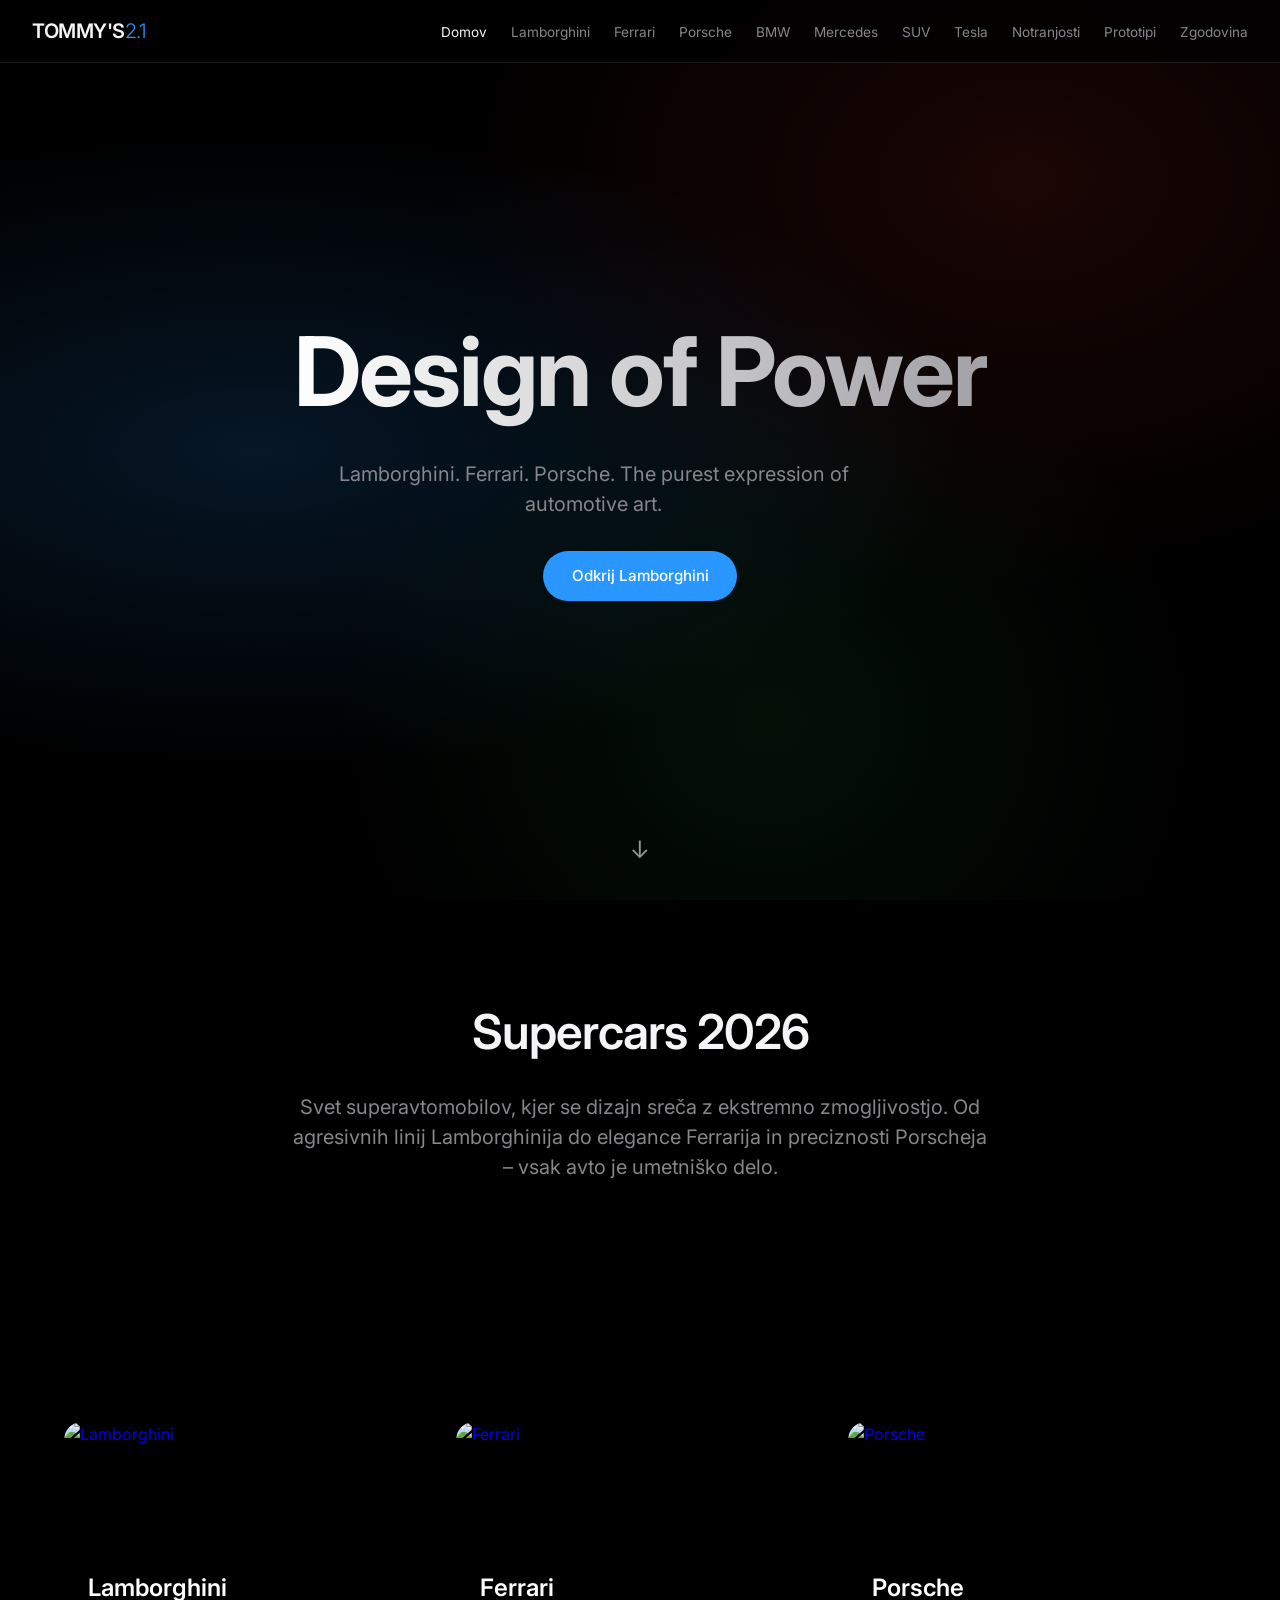
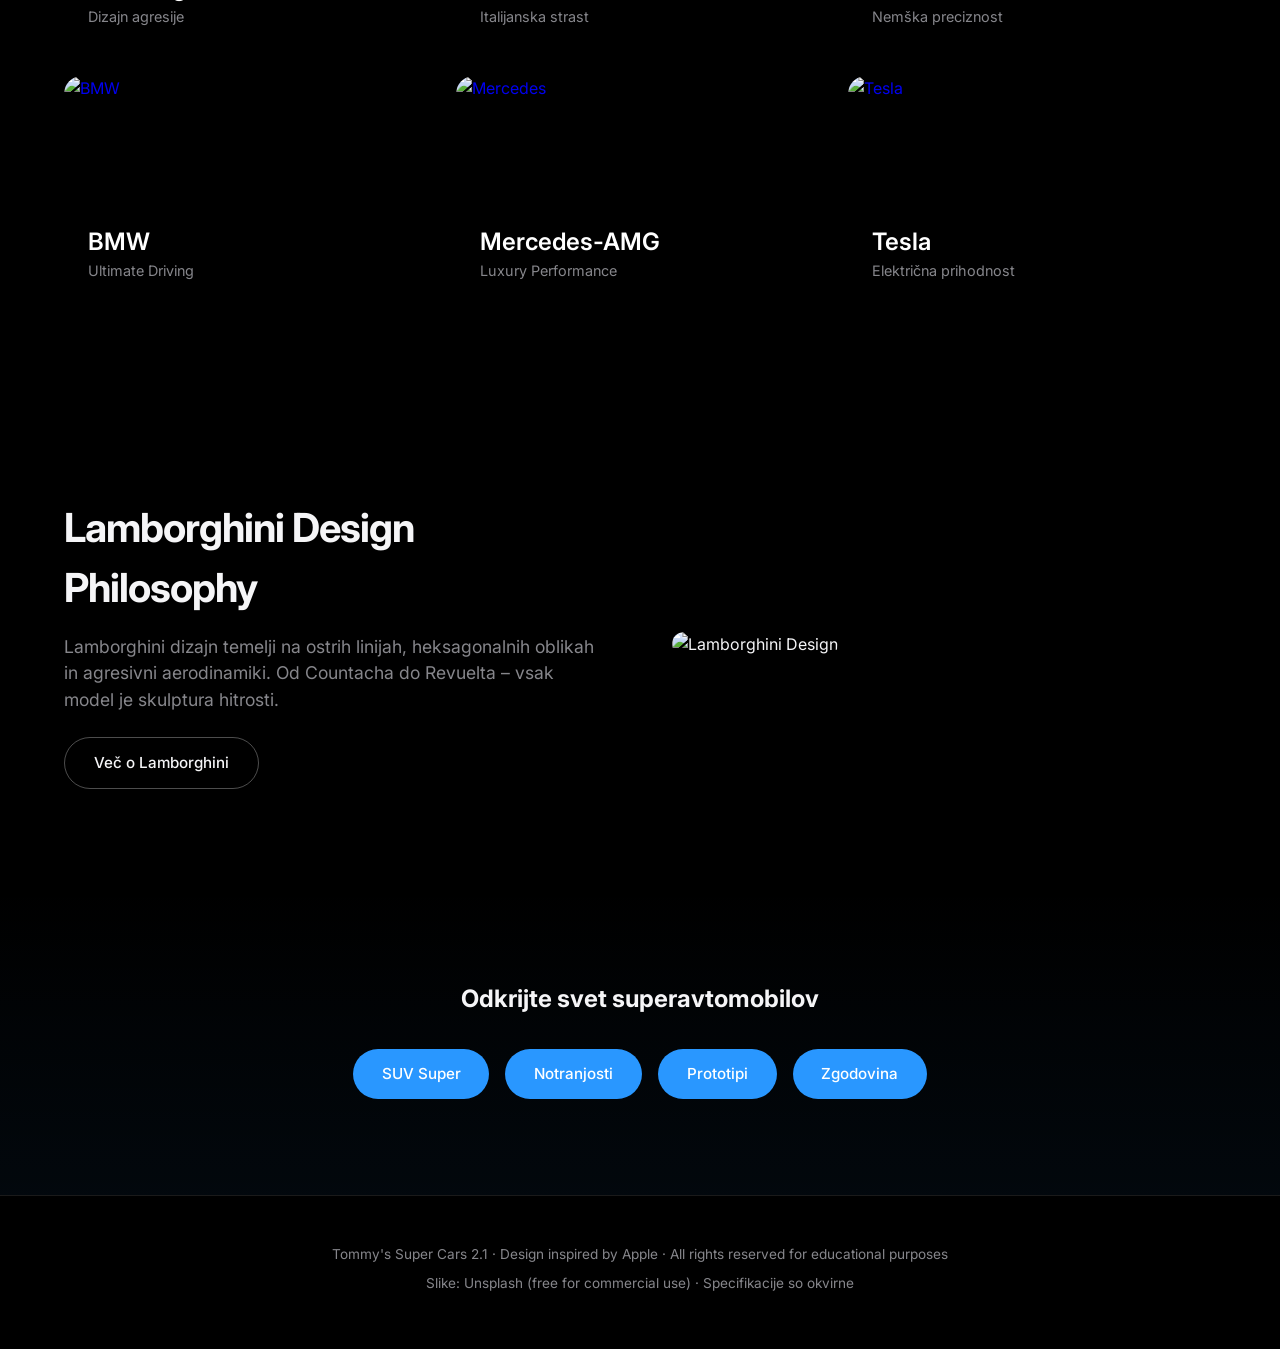
==== index.html @ f0c80619 "Add index.html homepage - Tommy's Super Cars 2.1" ====
<!DOCTYPE html>
<html lang="sl">
<head>
  <meta charset="UTF-8">
  <meta name="viewport" content="width=device-width, initial-scale=1.0">
  <title>Tommy's Super Cars 2.1 | Lamborghini Design & Luxury Performance</title>
  <link rel="stylesheet" href="styles.css">
  <link href="https://fonts.googleapis.com/css2?family=Inter:wght@300;400;500;600;700&display=swap" rel="stylesheet">
</head>
<body>
  <div class="animated-bg"></div>
  
  <nav class="navbar">
    <a href="index.html" class="logo">TOMMY'S<span>2.1</span></a>
    <ul class="nav-links">
      <li><a href="index.html" class="active">Domov</a></li>
      <li><a href="lamborghini.html">Lamborghini</a></li>
      <li><a href="ferrari.html">Ferrari</a></li>
      <li><a href="porsche.html">Porsche</a></li>
      <li><a href="bmw.html">BMW</a></li>
      <li><a href="mercedes.html">Mercedes</a></li>
      <li><a href="suv.html">SUV</a></li>
      <li><a href="tesla.html">Tesla</a></li>
      <li><a href="interiors.html">Notranjosti</a></li>
      <li><a href="prototypes.html">Prototipi</a></li>
      <li><a href="history.html">Zgodovina</a></li>
    </ul>
    <button class="menu-toggle" aria-label="Menu">☰</button>
  </nav>

  <header class="hero">
    <div class="hero-content">
      <h1 class="fade-in">Design of Power</h1>
      <p class="fade-in delay-1">Lamborghini. Ferrari. Porsche. The purest expression of automotive art.</p>
      <a href="lamborghini.html" class="btn fade-in delay-2">Odkrij Lamborghini</a>
    </div>
    <div class="scroll-indicator">↓</div>
  </header>

  <section class="section intro">
    <div class="container">
      <h2 class="section-title">Supercars 2026</h2>
      <p class="lead">Svet superavtomobilov, kjer se dizajn sreča z ekstremno zmogljivostjo. Od agresivnih linij Lamborghinija do elegancе Ferrarija in preciznosti Porscheja – vsak avto je umetniško delo.</p>
    </div>
  </section>

  <section class="section brands">
    <div class="container">
      <div class="brand-grid">
        <a href="lamborghini.html" class="brand-card">
          <img src="https://images.unsplash.com/photo-1544636331-e26879cd4d9b?w=800&q=80" alt="Lamborghini">
          <div class="overlay"><h3>Lamborghini</h3><p>Dizajn agresije</p></div>
        </a>
        <a href="ferrari.html" class="brand-card">
          <img src="https://images.unsplash.com/photo-1583121274602-3e282f38bc1f?w=800&q=80" alt="Ferrari">
          <div class="overlay"><h3>Ferrari</h3><p>Italijanska strast</p></div>
        </a>
        <a href="porsche.html" class="brand-card">
          <img src="https://images.unsplash.com/photo-1503376780353-7e6692767b70?w=800&q=80" alt="Porsche">
          <div class="overlay"><h3>Porsche</h3><p>Nemška preciznost</p></div>
        </a>
        <a href="bmw.html" class="brand-card">
          <img src="https://images.unsplash.com/photo-1555215695-3004980ad54e?w=800&q=80" alt="BMW">
          <div class="overlay"><h3>BMW</h3><p>Ultimate Driving</p></div>
        </a>
        <a href="mercedes.html" class="brand-card">
          <img src="https://images.unsplash.com/photo-1618843479313-40f8afb4b4d8?w=800&q=80" alt="Mercedes">
          <div class="overlay"><h3>Mercedes-AMG</h3><p>Luxury Performance</p></div>
        </a>
        <a href="tesla.html" class="brand-card">
          <img src="https://images.unsplash.com/photo-1560958089-b8a1929cea89?w=800&q=80" alt="Tesla">
          <div class="overlay"><h3>Tesla</h3><p>Električna prihodnost</p></div>
        </a>
      </div>
    </div>
  </section>

  <section class="section feature">
    <div class="container split">
      <div class="text">
        <h2>Lamborghini Design Philosophy</h2>
        <p>Lamborghini dizajn temelji na ostrih linijah, heksagonalnih oblikah in agresivni aerodinamiki. Od Countacha do Revuelta – vsak model je skulptura hitrosti.</p>
        <a href="lamborghini.html" class="btn-outline">Več o Lamborghini</a>
      </div>
      <div class="image">
        <img src="https://images.unsplash.com/photo-1603386329225-868fa25b05f2?w=900&q=80" alt="Lamborghini Design">
      </div>
    </div>
  </section>

  <section class="section cta">
    <div class="container">
      <h2>Odkrijte svet superavtomobilov</h2>
      <div class="cta-links">
        <a href="suv.html" class="btn">SUV Super</a>
        <a href="interiors.html" class="btn">Notranjosti</a>
        <a href="prototypes.html" class="btn">Prototipi</a>
        <a href="history.html" class="btn">Zgodovina</a>
      </div>
    </div>
  </section>

  <footer>
    <div class="container">
      <p>Tommy's Super Cars 2.1 · Design inspired by Apple · All rights reserved for educational purposes</p>
      <p>Slike: Unsplash (free for commercial use) · Specifikacije so okvirne</p>
    </div>
  </footer>

  <script src="script.js"></script>
</body>
</html>
---- styles.css ----
:root {
  --bg: #000;
  --text: #f5f5f7;
  --accent: #2997ff;
  --card-bg: #1d1d1f;
  --gray: #86868b;
  --transition: all 0.6s cubic-bezier(0.25, 0.1, 0.25, 1);
}

* {
  margin: 0;
  padding: 0;
  box-sizing: border-box;
}

html {
  scroll-behavior: smooth;
}

body {
  font-family: 'Inter', -apple-system, BlinkMacSystemFont, sans-serif;
  background: var(--bg);
  color: var(--text);
  line-height: 1.5;
  overflow-x: hidden;
}

/* Animated Background */
.animated-bg {
  position: fixed;
  top: 0;
  left: 0;
  width: 100%;
  height: 100%;
  z-index: -1;
  background: radial-gradient(ellipse at 20% 50%, rgba(41, 151, 255, 0.15) 0%, transparent 50%),
              radial-gradient(ellipse at 80% 20%, rgba(255, 59, 48, 0.1) 0%, transparent 40%),
              radial-gradient(ellipse at 60% 80%, rgba(52, 199, 89, 0.08) 0%, transparent 40%),
              #000;
  animation: bgPulse 12s ease-in-out infinite alternate;
}

@keyframes bgPulse {
  0% { opacity: 0.8; filter: hue-rotate(0deg); }
  100% { opacity: 1; filter: hue-rotate(30deg); }
}

/* Navbar */
.navbar {
  position: fixed;
  top: 0;
  left: 0;
  right: 0;
  display: flex;
  justify-content: space-between;
  align-items: center;
  padding: 1rem 2rem;
  background: rgba(0, 0, 0, 0.8);
  backdrop-filter: blur(20px);
  -webkit-backdrop-filter: blur(20px);
  z-index: 1000;
  border-bottom: 1px solid rgba(255,255,255,0.1);
}

.logo {
  font-size: 1.25rem;
  font-weight: 600;
  color: var(--text);
  text-decoration: none;
  letter-spacing: -0.5px;
}

.logo span {
  color: var(--accent);
  font-weight: 300;
}

.nav-links {
  display: flex;
  list-style: none;
  gap: 1.5rem;
  flex-wrap: wrap;
}

.nav-links a {
  color: var(--gray);
  text-decoration: none;
  font-size: 0.85rem;
  font-weight: 400;
  transition: var(--transition);
}

.nav-links a:hover,
.nav-links a.active {
  color: var(--text);
}

.menu-toggle {
  display: none;
  background: none;
  border: none;
  color: white;
  font-size: 1.5rem;
  cursor: pointer;
}

/* Hero */
.hero {
  height: 100vh;
  display: flex;
  flex-direction: column;
  justify-content: center;
  align-items: center;
  text-align: center;
  position: relative;
  padding: 0 1.5rem;
}

.hero-content h1 {
  font-size: clamp(3rem, 8vw, 6rem);
  font-weight: 700;
  letter-spacing: -2px;
  margin-bottom: 1rem;
  background: linear-gradient(90deg, #fff, #a1a1a6);
  -webkit-background-clip: text;
  -webkit-text-fill-color: transparent;
}

.hero-content p {
  font-size: 1.25rem;
  color: var(--gray);
  max-width: 600px;
  margin-bottom: 2rem;
}

.scroll-indicator {
  position: absolute;
  bottom: 2rem;
  font-size: 1.5rem;
  animation: bounce 2s infinite;
  opacity: 0.6;
}

@keyframes bounce {
  0%, 20%, 50%, 80%, 100% { transform: translateY(0); }
  40% { transform: translateY(-10px); }
  60% { transform: translateY(-5px); }
}

/* Buttons */
.btn, .btn-outline {
  display: inline-block;
  padding: 0.85rem 1.8rem;
  border-radius: 980px;
  font-size: 0.95rem;
  font-weight: 500;
  text-decoration: none;
  transition: var(--transition);
  cursor: pointer;
}

.btn {
  background: var(--accent);
  color: #fff;
}

.btn:hover {
  background: #0077ed;
  transform: scale(1.03);
}

.btn-outline {
  border: 1px solid rgba(255,255,255,0.3);
  color: var(--text);
  background: transparent;
}

.btn-outline:hover {
  background: rgba(255,255,255,0.1);
  border-color: rgba(255,255,255,0.6);
}

/* Sections */
.section {
  padding: 6rem 0;
}

.container {
  max-width: 1200px;
  margin: 0 auto;
  padding: 0 1.5rem;
}

.section-title {
  font-size: clamp(2rem, 5vw, 3rem);
  font-weight: 600;
  letter-spacing: -1px;
  margin-bottom: 1.5rem;
  text-align: center;
}

.lead {
  font-size: 1.25rem;
  color: var(--gray);
  text-align: center;
  max-width: 700px;
  margin: 0 auto 3rem;
}

/* Brand Grid */
.brand-grid {
  display: grid;
  grid-template-columns: repeat(auto-fit, minmax(300px, 1fr));
  gap: 1.5rem;
}

.brand-card {
  position: relative;
  border-radius: 18px;
  overflow: hidden;
  aspect-ratio: 16/10;
  text-decoration: none;
  transition: var(--transition);
}

.brand-card img {
  width: 100%;
  height: 100%;
  object-fit: cover;
  transition: transform 0.8s ease;
}

.brand-card:hover img {
  transform: scale(1.08);
}

.brand-card .overlay {
  position: absolute;
  inset: 0;
  background: linear-gradient(to top, rgba(0,0,0,0.85) 0%, transparent 60%);
  display: flex;
  flex-direction: column;
  justify-content: flex-end;
  padding: 1.5rem;
}

.brand-card h3 {
  font-size: 1.5rem;
  font-weight: 600;
  color: #fff;
}

.brand-card p {
  color: var(--gray);
  font-size: 0.9rem;
}

/* Split Feature */
.split {
  display: grid;
  grid-template-columns: 1fr 1fr;
  gap: 4rem;
  align-items: center;
}

.split .text h2 {
  font-size: 2.5rem;
  margin-bottom: 1rem;
  letter-spacing: -1px;
}

.split .text p {
  color: var(--gray);
  margin-bottom: 1.5rem;
  font-size: 1.1rem;
}

.split .image img {
  width: 100%;
  border-radius: 20px;
  box-shadow: 0 30px 60px rgba(0,0,0,0.5);
}

/* Car Grid */
.car-grid {
  display: grid;
  grid-template-columns: repeat(auto-fill, minmax(320px, 1fr));
  gap: 2rem;
}

.car-card {
  background: var(--card-bg);
  border-radius: 18px;
  overflow: hidden;
  transition: var(--transition);
  border: 1px solid rgba(255,255,255,0.05);
}

.car-card:hover {
  transform: translateY(-8px);
  box-shadow: 0 20px 40px rgba(0,0,0,0.4);
  border-color: rgba(255,255,255,0.15);
}

.car-card img {
  width: 100%;
  height: 220px;
  object-fit: cover;
  transition: transform 0.6s ease;
}

.car-card:hover img {
  transform: scale(1.05);
}

.car-card .info {
  padding: 1.5rem;
}

.car-card h3 {
  font-size: 1.25rem;
  margin-bottom: 0.5rem;
}

.car-card .specs {
  font-size: 0.85rem;
  color: var(--gray);
  margin-bottom: 0.75rem;
}

.car-card p {
  font-size: 0.9rem;
  color: #a1a1a6;
  line-height: 1.6;
}

/* Specs Table */
.specs-table {
  width: 100%;
  border-collapse: collapse;
  margin: 1rem 0;
  font-size: 0.9rem;
}

.specs-table td {
  padding: 0.5rem 0;
  border-bottom: 1px solid rgba(255,255,255,0.08);
}

.specs-table td:first-child {
  color: var(--gray);
  width: 40%;
}

/* CTA */
.cta {
  text-align: center;
  background: linear-gradient(180deg, transparent, rgba(41,151,255,0.05));
}

.cta-links {
  display: flex;
  flex-wrap: wrap;
  justify-content: center;
  gap: 1rem;
  margin-top: 2rem;
}

/* Footer */
footer {
  padding: 3rem 0;
  text-align: center;
  border-top: 1px solid rgba(255,255,255,0.1);
  color: var(--gray);
  font-size: 0.85rem;
}

footer p {
  margin-bottom: 0.5rem;
}

/* Animations */
.fade-in {
  opacity: 0;
  transform: translateY(30px);
  animation: fadeInUp 1s forwards;
}

.delay-1 { animation-delay: 0.2s; }
.delay-2 { animation-delay: 0.4s; }
.delay-3 { animation-delay: 0.6s; }

@keyframes fadeInUp {
  to {
    opacity: 1;
    transform: translateY(0);
  }
}

.reveal {
  opacity: 0;
  transform: translateY(40px);
  transition: opacity 0.8s ease, transform 0.8s ease;
}

.reveal.visible {
  opacity: 1;
  transform: translateY(0);
}

/* Page specific hero smaller */
.page-hero {
  height: 60vh;
  display: flex;
  align-items: center;
  justify-content: center;
  text-align: center;
  position: relative;
}

.page-hero h1 {
  font-size: clamp(2.5rem, 6vw, 4.5rem);
  font-weight: 700;
  letter-spacing: -1.5px;
}

.page-hero p {
  color: var(--gray);
  font-size: 1.2rem;
  margin-top: 0.5rem;
}

/* Responsive */
@media (max-width: 900px) {
  .nav-links {
    display: none;
    position: absolute;
    top: 100%;
    left: 0;
    right: 0;
    background: rgba(0,0,0,0.95);
    flex-direction: column;
    padding: 1.5rem;
    gap: 1rem;
  }
  
  .nav-links.open {
    display: flex;
  }
  
  .menu-toggle {
    display: block;
  }
  
  .split {
    grid-template-columns: 1fr;
    gap: 2rem;
  }
}

@media (max-width: 600px) {
  .car-grid {
    grid-template-columns: 1fr;
  }
}
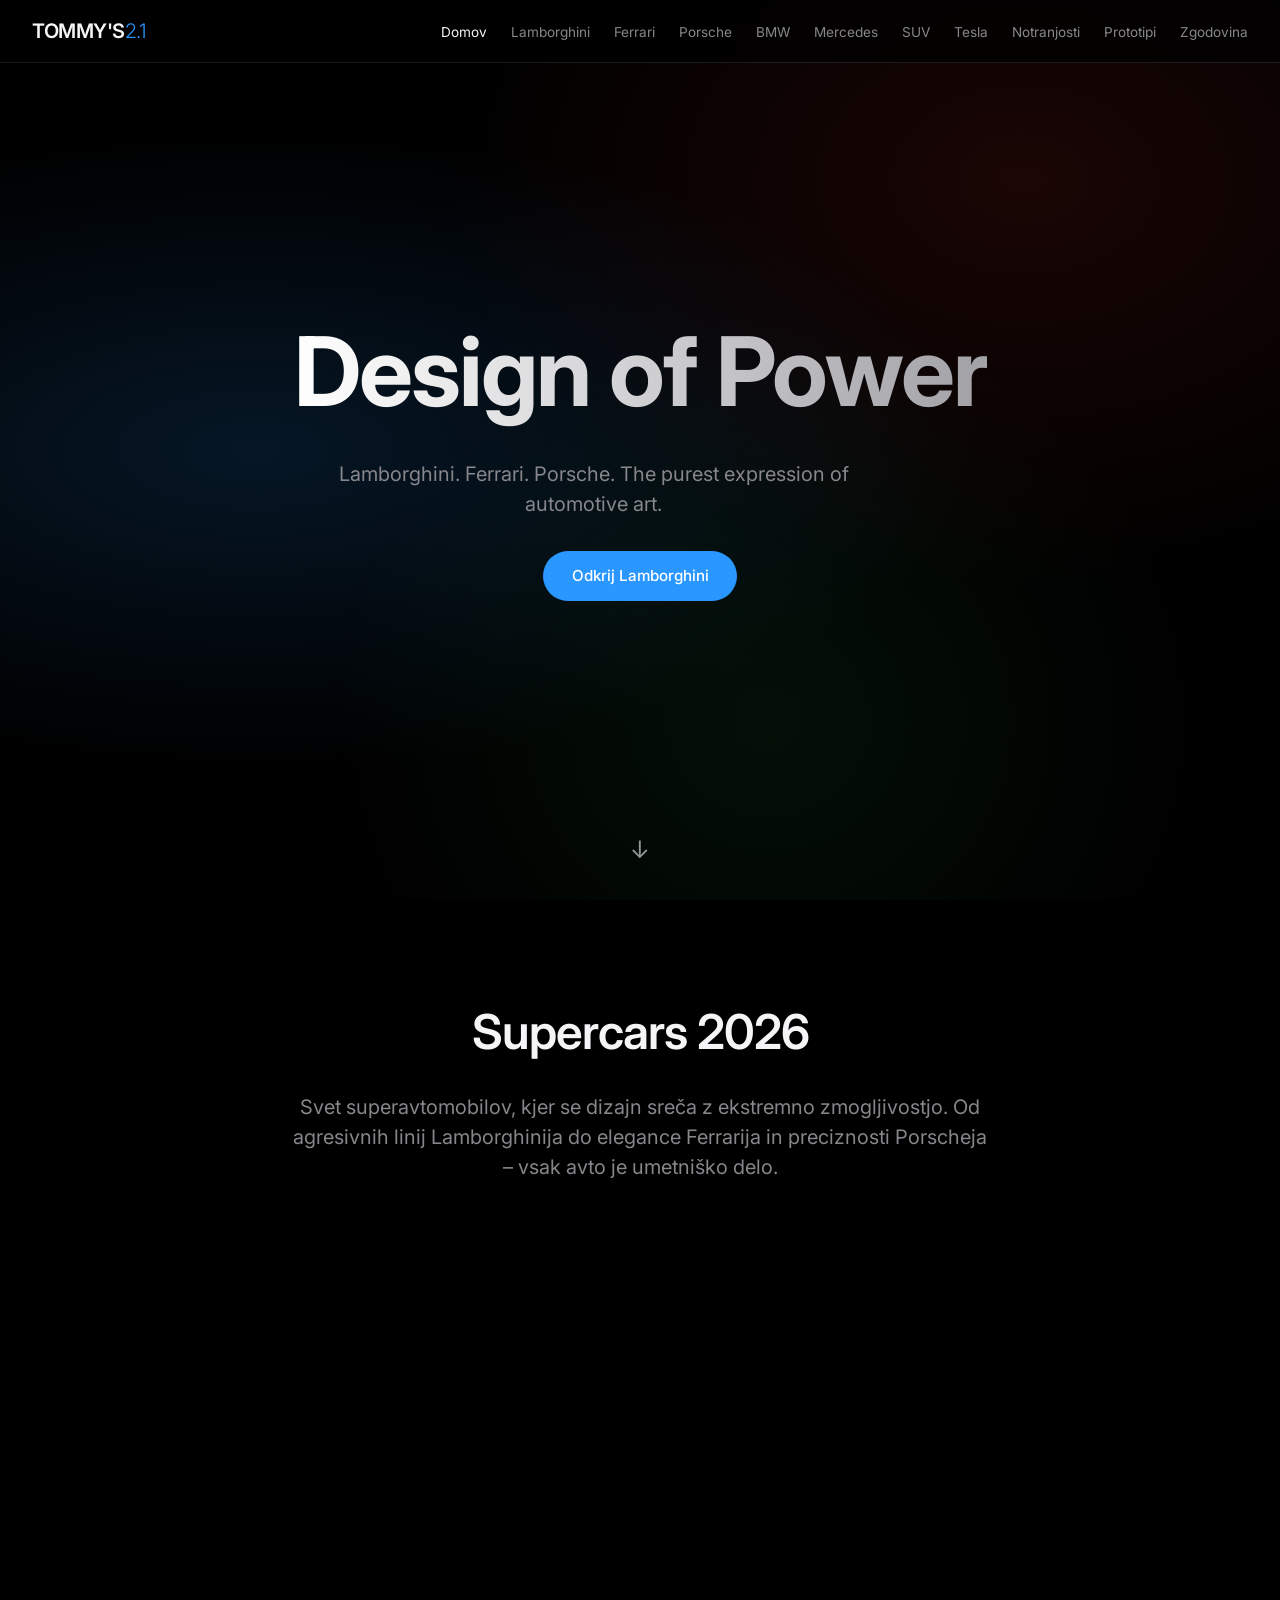
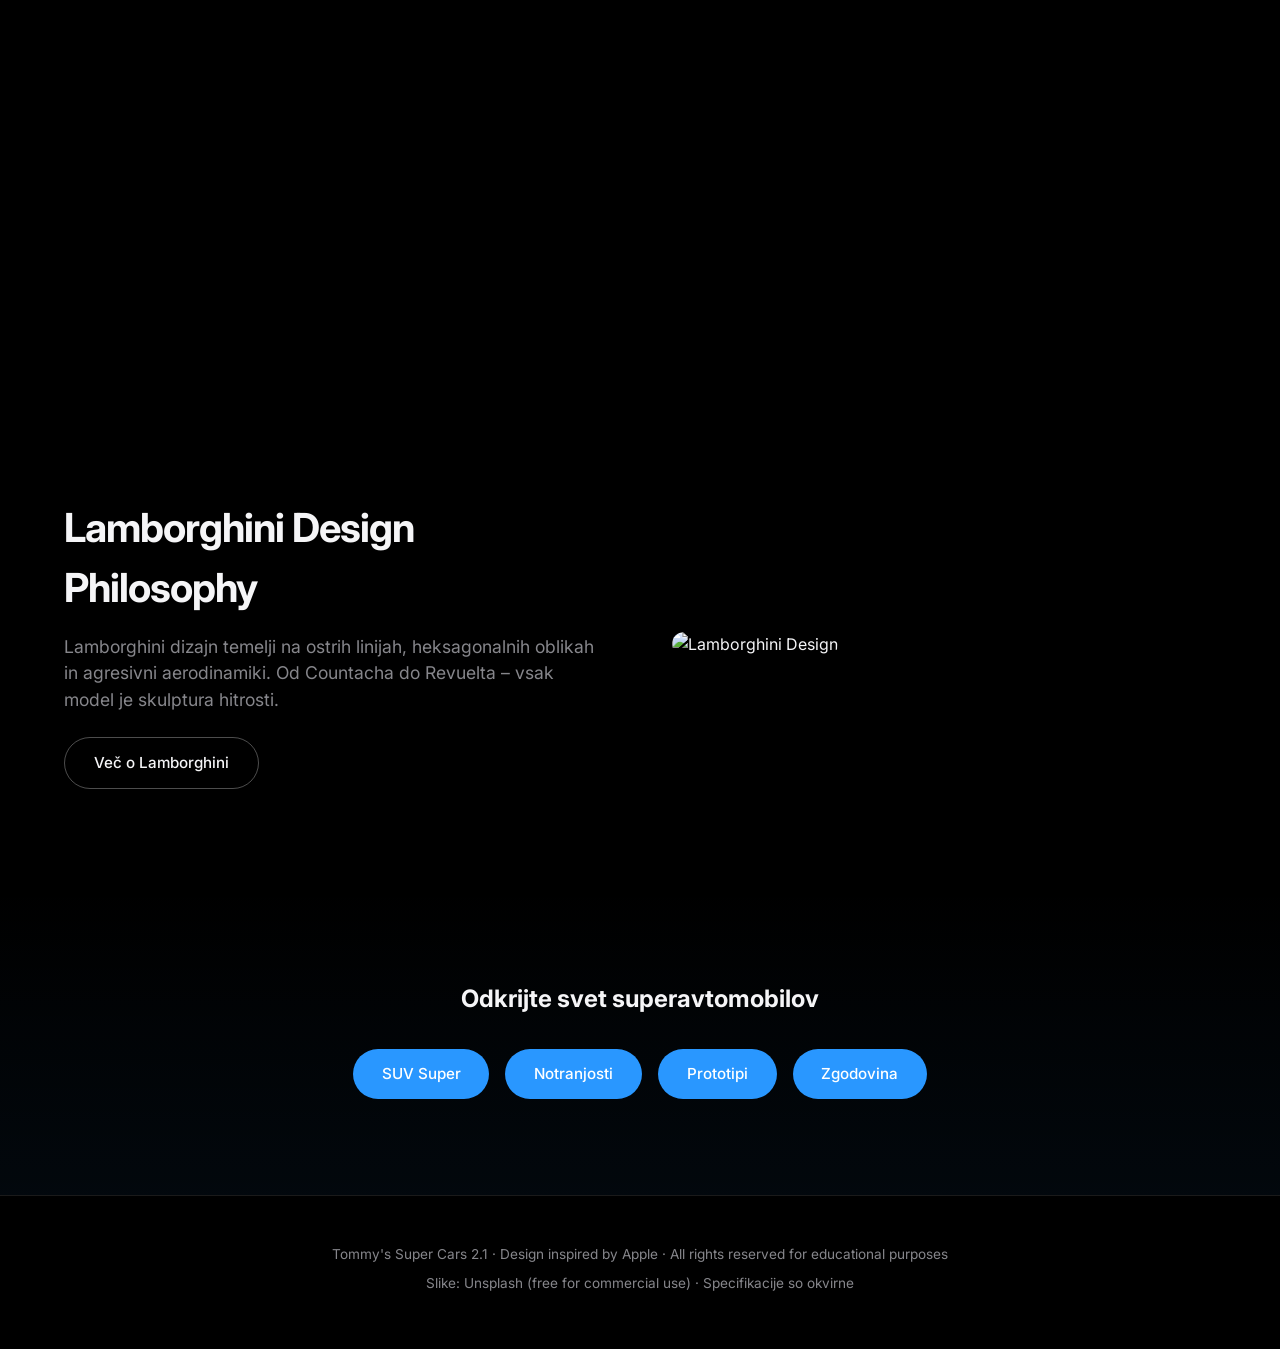
==== commit e3e910df: "Add index.html homepage" ====
--- a/index.html
+++ b/index.html
@@ -109,4 +109,4 @@
 
   <script src="script.js"></script>
 </body>
-</html>
+</html>
